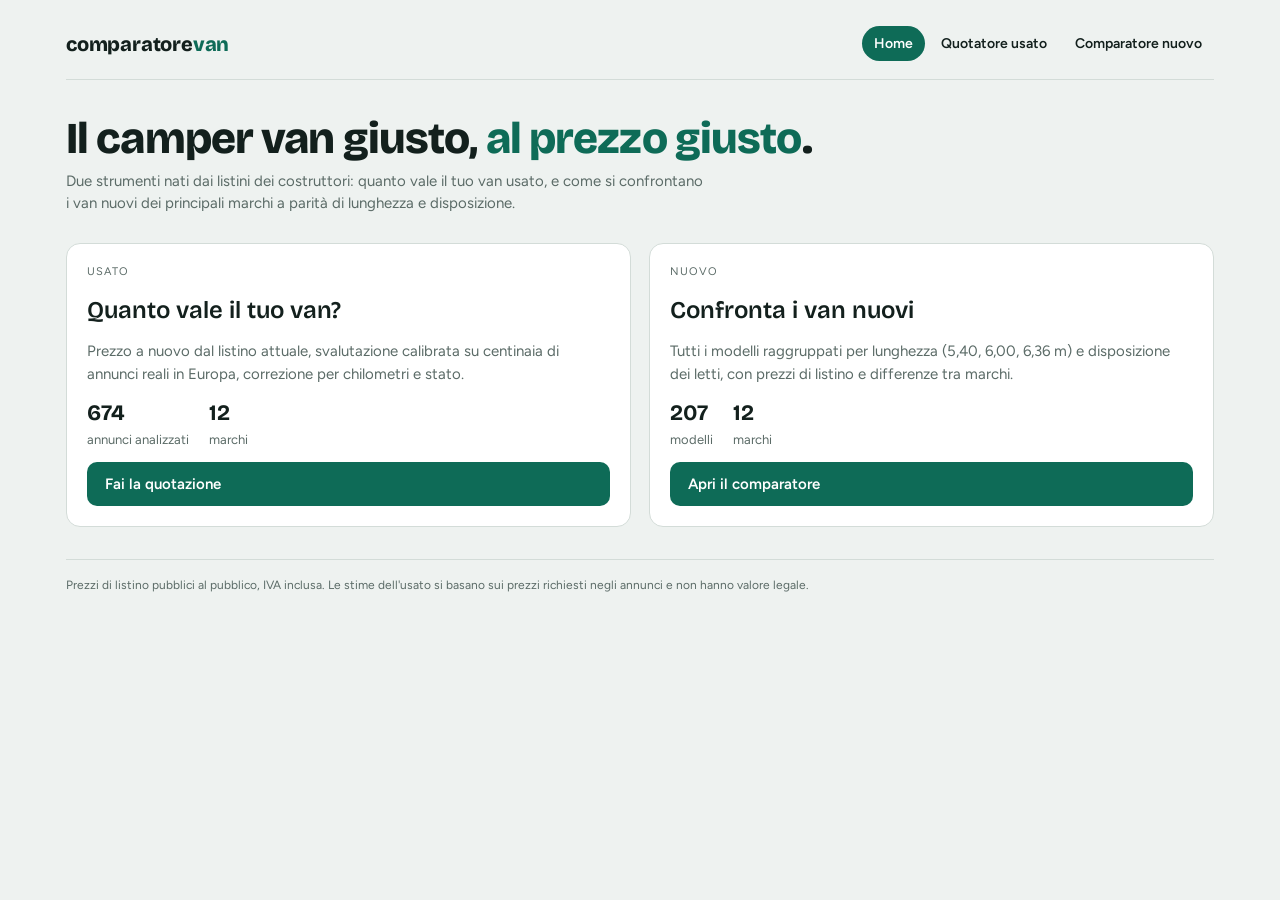
==== index.html @ 184c4d47 "Prima versione del sito: quotatore usato e comparatore nuovo Co-Authored-By: Claude Opus 5.5 (1M con" ====
<!doctype html>
<html lang="it">
<head>
<meta charset="utf-8">
<meta name="viewport" content="width=device-width,initial-scale=1">
<title>Camper van: quotatore e comparatore</title>
<meta name="description" content="Quanto vale il tuo camper van usato e confronto tra i camper van nuovi dei principali marchi, per lunghezza e disposizione.">
<link rel="preconnect" href="https://fonts.googleapis.com">
<link rel="stylesheet" href="https://fonts.googleapis.com/css2?family=Bricolage+Grotesque:opsz,wght@12..96,600;12..96,800&family=Figtree:wght@400;500;600&family=JetBrains+Mono:wght@500;700&display=swap">
<link rel="stylesheet" href="assets/style.css">
<style>
.hero{padding-block:12px 28px}
.cards{display:grid;grid-template-columns:repeat(auto-fit,minmax(min(320px,100%),1fr));gap:18px}
.card{display:grid;gap:12px;align-content:start;text-decoration:none;color:inherit;transition:border-color .15s}
.card:hover{border-color:var(--accent)}
.card h2{font-size:24px;margin:0}
.card p{margin:0;color:var(--muted)}
.stats{display:flex;flex-wrap:wrap;gap:8px 20px;font-size:13px;color:var(--muted)}
.stats b{font-family:var(--display);font-size:22px;color:var(--ink);display:block}
</style>
</head>
<body>
<div class="wrap">
<div class="nav">
  <a class="brand" href="./">comparatore<span>van</span></a>
  <nav><a href="./" aria-current="page">Home</a><a href="quotatore.html">Quotatore usato</a><a href="comparatore.html">Comparatore nuovo</a></nav>
</div>

<section class="hero">
  <h1>Il camper van giusto, <em>al prezzo giusto</em>.</h1>
  <p class="sub">Due strumenti nati dai listini dei costruttori: quanto vale il tuo van usato, e come si confrontano i van nuovi dei principali marchi a parità di lunghezza e disposizione.</p>
</section>

<div class="cards">
  <a class="panel card" href="quotatore.html">
    <p class="eyebrow">Usato</p>
    <h2>Quanto vale il tuo van?</h2>
    <p>Prezzo a nuovo dal listino attuale, svalutazione calibrata su centinaia di annunci reali in Europa, correzione per chilometri e stato.</p>
    <div class="stats"><span><b id="s-annunci">–</b>annunci analizzati</span><span><b id="s-marche-q">–</b>marchi</span></div>
    <span class="btn">Fai la quotazione</span>
  </a>
  <a class="panel card" href="comparatore.html">
    <p class="eyebrow">Nuovo</p>
    <h2>Confronta i van nuovi</h2>
    <p>Tutti i modelli raggruppati per lunghezza (5,40, 6,00, 6,36 m) e disposizione dei letti, con prezzi di listino e differenze tra marchi.</p>
    <div class="stats"><span><b id="s-modelli">–</b>modelli</span><span><b id="s-marche-c">–</b>marchi</span></div>
    <span class="btn">Apri il comparatore</span>
  </a>
</div>

<footer class="site">Prezzi di listino pubblici al pubblico, IVA inclusa. Le stime dell'usato si basano sui prezzi richiesti negli annunci e non hanno valore legale.</footer>
</div>
<script>
Promise.all([fetch('data/modelli.json').then(r=>r.json()),fetch('data/annunci.json').then(r=>r.json())]).then(([m,a])=>{
  const marche=new Set(m.map(x=>x.marca)).size;
  document.getElementById('s-modelli').textContent=m.filter(x=>!x.fuori_listino).length;
  document.getElementById('s-marche-c').textContent=marche;
  document.getElementById('s-marche-q').textContent=marche;
  document.getElementById('s-annunci').textContent=a.length;
}).catch(()=>{});
</script>
</body>
</html>
---- assets/style.css ----
/* Stile comune a tutte le pagine del sito */
:root{
  --bg:#EEF2F0; --surface:#FFFFFF; --ink:#13201D; --muted:#5B6B67; --line:#D3DCD8;
  --accent:#0E6B57; --accent-ink:#FFFFFF; --accent-soft:#DCEDE7; --amber:#C98A06; --amber-soft:#FBF1D9;
  --good:#1D7A43; --bad:#B5432F; --odo-bg:#13201D; --odo-fg:#F4D58D;
  --display:"Bricolage Grotesque",ui-sans-serif,system-ui,sans-serif;
  --body:"Figtree",ui-sans-serif,system-ui,sans-serif;
  --mono:"JetBrains Mono",ui-monospace,Menlo,monospace;
  color-scheme:light;
}
@media (prefers-color-scheme:dark){:root:not([data-theme="light"]){
  --bg:#0F1715; --surface:#17221F; --ink:#E6EEEB; --muted:#9AABA6; --line:#2A3834;
  --accent:#3FB596; --accent-ink:#0B1311; --accent-soft:#1B3029; --amber:#E9B23A; --amber-soft:#2E2715;
  --good:#5CC48A; --bad:#E7816C; --odo-bg:#060B0A; --odo-fg:#F4D58D; color-scheme:dark}}
:root[data-theme="dark"]{
  --bg:#0F1715; --surface:#17221F; --ink:#E6EEEB; --muted:#9AABA6; --line:#2A3834;
  --accent:#3FB596; --accent-ink:#0B1311; --accent-soft:#1B3029; --amber:#E9B23A; --amber-soft:#2E2715;
  --good:#5CC48A; --bad:#E7816C; --odo-bg:#060B0A; --odo-fg:#F4D58D; color-scheme:dark}
*{box-sizing:border-box}
[hidden]{display:none!important}
html{-webkit-text-size-adjust:100%}
body{margin:0;background:var(--bg);color:var(--ink);font-family:var(--body);font-size:15px;line-height:1.5}
a{color:var(--accent)}
.wrap{max-width:1180px;margin:0 auto;padding-inline:16px;padding-block:20px 48px}

/* barra di navigazione */
.nav{display:flex;flex-wrap:wrap;align-items:center;justify-content:space-between;gap:10px;padding-block:6px 18px;border-bottom:1px solid var(--line);margin-bottom:24px}
.brand{font-family:var(--display);font-weight:800;font-size:20px;letter-spacing:-.01em;color:var(--ink);text-decoration:none}
.brand span{color:var(--accent)}
.nav nav{display:flex;flex-wrap:wrap;gap:4px}
.nav nav a{color:var(--ink);text-decoration:none;font-weight:600;font-size:14px;padding:7px 12px;border-radius:99px}
.nav nav a[aria-current="page"]{background:var(--accent);color:var(--accent-ink)}
.nav nav a:not([aria-current]):hover{background:var(--accent-soft)}

header.page{display:flex;flex-wrap:wrap;align-items:flex-end;justify-content:space-between;gap:12px;margin-bottom:22px}
h1{font-family:var(--display);font-weight:800;font-size:clamp(28px,4.4vw,44px);line-height:1.04;margin:0;letter-spacing:-.02em;text-wrap:balance}
h1 em{font-style:normal;color:var(--accent)}
h2{font-family:var(--display);font-weight:600;font-size:19px;margin:0 0 12px}
.sub{color:var(--muted);margin:8px 0 0;max-width:64ch}
.tag{font-size:11px;letter-spacing:.08em;text-transform:uppercase;color:var(--muted);border:1px solid var(--line);border-radius:99px;padding:4px 10px;white-space:nowrap}
.panel{background:var(--surface);border:1px solid var(--line);border-radius:14px;padding:20px;min-width:0}
.eyebrow{font-size:11px;letter-spacing:.1em;text-transform:uppercase;color:var(--muted);margin:0}
.hint{font-size:12px;color:var(--muted);margin:0}

/* moduli */
form{display:grid;gap:14px}
.row{display:grid;grid-template-columns:1fr 1fr;gap:12px}
label{display:grid;gap:5px;font-size:13px;font-weight:600}
label small{font-weight:400;color:var(--muted)}
input,select{font:inherit;font-size:15px;color:var(--ink);background:var(--bg);border:1px solid var(--line);border-radius:8px;padding:9px 10px;width:100%;min-width:0}
input:focus-visible,select:focus-visible,button:focus-visible,a:focus-visible{outline:2px solid var(--accent);outline-offset:2px}
.seg{display:flex;flex-wrap:wrap;gap:6px}
.seg button,.chip{font:inherit;font-size:13px;border:1px solid var(--line);background:var(--bg);color:var(--ink);border-radius:99px;padding:6px 12px;cursor:pointer}
.seg button[aria-pressed="true"],.chip[aria-pressed="true"]{background:var(--accent);color:var(--accent-ink);border-color:var(--accent)}
.btn{font:inherit;font-weight:600;border:0;border-radius:10px;padding:11px 18px;cursor:pointer;background:var(--accent);color:var(--accent-ink);text-decoration:none;display:inline-block}
.btn.ghost{background:transparent;color:var(--ink);border:1px solid var(--line)}

/* tabelle */
table{width:100%;border-collapse:collapse;font-size:13px;font-variant-numeric:tabular-nums}
th,td{padding:7px 8px;text-align:left;border-bottom:1px solid var(--line);vertical-align:top}
th{font-size:11px;letter-spacing:.06em;text-transform:uppercase;color:var(--muted);font-weight:600}
td.num,th.num{text-align:right;white-space:nowrap}
.tbl{overflow-x:auto}
.pill{display:inline-block;font-size:11px;border-radius:99px;padding:2px 8px;font-weight:600;background:var(--accent-soft);color:var(--accent);white-space:nowrap}
.pill.warn{background:var(--amber-soft);color:var(--amber)}
.pill.muted{background:var(--bg);color:var(--muted);border:1px solid var(--line)}

footer.site{margin-top:32px;padding-top:16px;border-top:1px solid var(--line);font-size:12px;color:var(--muted)}
@media (max-width:560px){.row{grid-template-columns:1fr}}
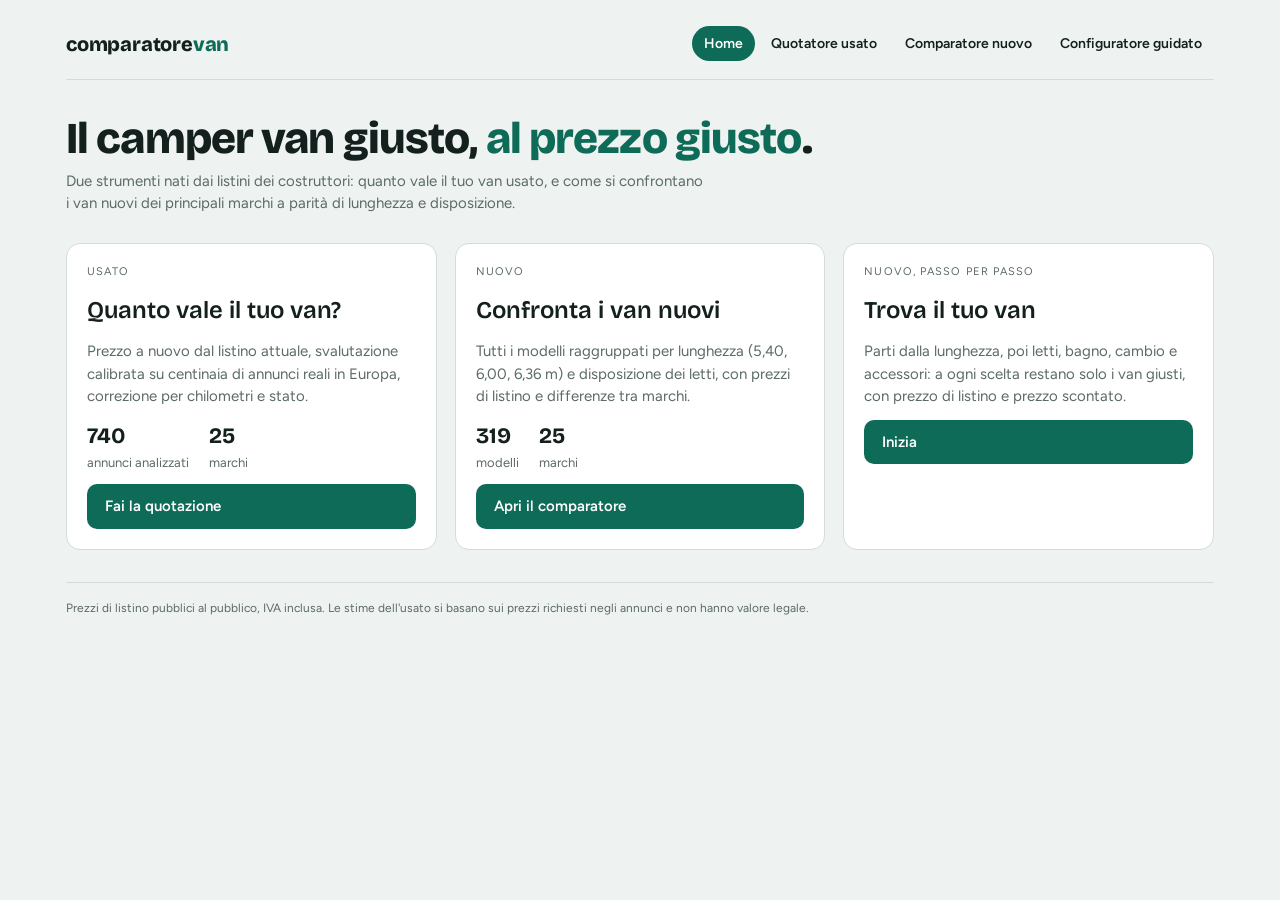
==== commit 659fadd8: "Configuratore guidato: lunghezza, letti, bagno, cambio e accessori Nuova pagina guidato.html accanto" ====
--- a/index.html
+++ b/index.html
@@ -23,7 +23,7 @@
 <div class="wrap">
 <div class="nav">
   <a class="brand" href="./">comparatore<span>van</span></a>
-  <nav><a href="./" aria-current="page">Home</a><a href="quotatore.html">Quotatore usato</a><a href="comparatore.html">Comparatore nuovo</a></nav>
+  <nav><a href="./" aria-current="page">Home</a><a href="quotatore.html">Quotatore usato</a><a href="comparatore.html">Comparatore nuovo</a><a href="guidato.html">Configuratore guidato</a></nav>
 </div>
 
 <section class="hero">
@@ -46,6 +46,12 @@
     <div class="stats"><span><b id="s-modelli">–</b>modelli</span><span><b id="s-marche-c">–</b>marchi</span></div>
     <span class="btn">Apri il comparatore</span>
   </a>
+  <a class="panel card" href="guidato.html">
+    <p class="eyebrow">Nuovo, passo per passo</p>
+    <h2>Trova il tuo van</h2>
+    <p>Parti dalla lunghezza, poi letti, bagno, cambio e accessori: a ogni scelta restano solo i van giusti, con prezzo di listino e prezzo scontato.</p>
+    <span class="btn">Inizia</span>
+  </a>
 </div>
 
 <footer class="site">Prezzi di listino pubblici al pubblico, IVA inclusa. Le stime dell'usato si basano sui prezzi richiesti negli annunci e non hanno valore legale.</footer>
